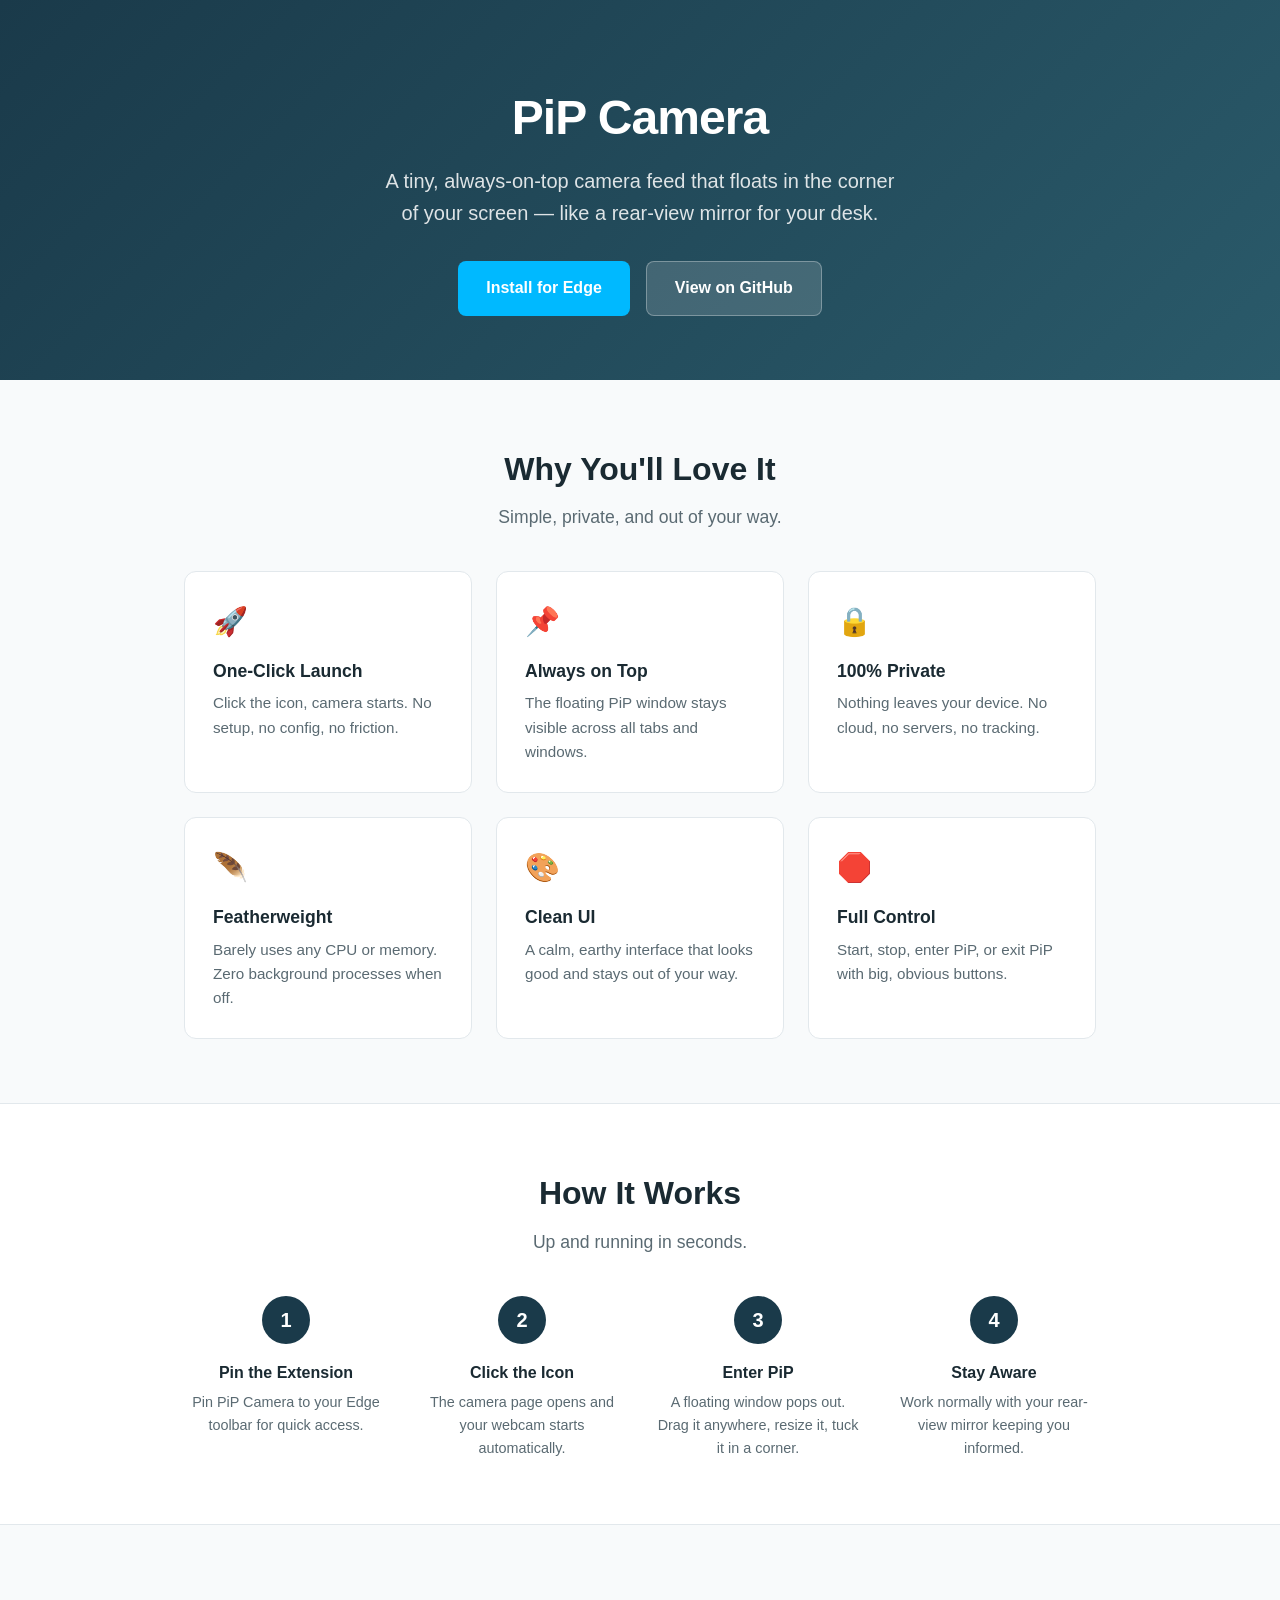
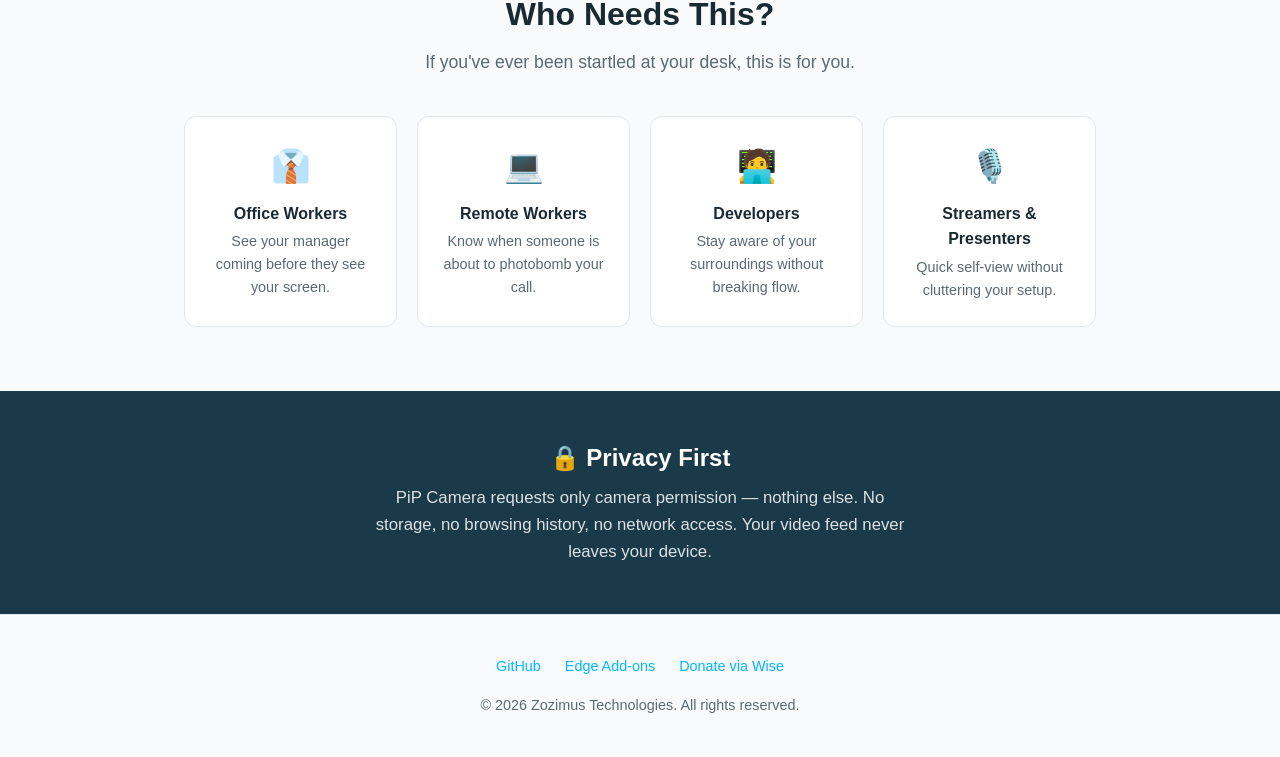
==== docs/index.html @ cdc89937 "Add GitHub Pages landing page" ====
<!DOCTYPE html>
<html lang="en">
<head>
  <meta charset="UTF-8">
  <meta name="viewport" content="width=device-width, initial-scale=1.0">
  <title>PiP Camera — Your Rear-View Mirror for Work</title>
  <meta name="description" content="A lightweight browser extension that opens your camera in picture-in-picture mode. Stay aware of your surroundings while you work.">
  <meta name="theme-color" content="#1a3a4a">
  <style>
    :root {
      --primary: #1a3a4a;
      --primary-light: #2a5a6a;
      --accent: #00b9ff;
      --accent-hover: #009dd9;
      --bg: #f8fafb;
      --card-bg: #ffffff;
      --text: #1a2a32;
      --text-muted: #5a6a72;
      --border: #e2e8ec;
      --radius: 12px;
    }

    * { margin: 0; padding: 0; box-sizing: border-box; }

    body {
      font-family: -apple-system, BlinkMacSystemFont, 'Segoe UI', Roboto, Oxygen, Ubuntu, sans-serif;
      color: var(--text);
      background: var(--bg);
      line-height: 1.6;
      -webkit-font-smoothing: antialiased;
    }

    /* Header */
    header {
      background: linear-gradient(135deg, var(--primary) 0%, var(--primary-light) 100%);
      color: #fff;
      text-align: center;
      padding: 5rem 1.5rem 4rem;
    }
    header h1 {
      font-size: 3rem;
      font-weight: 800;
      letter-spacing: -0.02em;
      margin-bottom: 0.5rem;
    }
    header .tagline {
      font-size: 1.25rem;
      opacity: 0.85;
      max-width: 520px;
      margin: 0 auto 2rem;
    }
    .cta-row {
      display: flex;
      gap: 1rem;
      justify-content: center;
      flex-wrap: wrap;
    }
    .btn {
      display: inline-flex;
      align-items: center;
      gap: 0.5rem;
      padding: 0.85rem 1.75rem;
      border-radius: 8px;
      font-size: 1rem;
      font-weight: 600;
      text-decoration: none;
      transition: background 0.2s, transform 0.15s;
    }
    .btn:hover { transform: translateY(-1px); }
    .btn-primary {
      background: var(--accent);
      color: #fff;
    }
    .btn-primary:hover { background: var(--accent-hover); }
    .btn-secondary {
      background: rgba(255,255,255,0.15);
      color: #fff;
      border: 1px solid rgba(255,255,255,0.3);
    }
    .btn-secondary:hover { background: rgba(255,255,255,0.25); }

    /* Sections */
    .container {
      max-width: 960px;
      margin: 0 auto;
      padding: 0 1.5rem;
    }
    section {
      padding: 4rem 0;
    }
    section h2 {
      font-size: 2rem;
      font-weight: 700;
      text-align: center;
      margin-bottom: 0.5rem;
    }
    section .subtitle {
      text-align: center;
      color: var(--text-muted);
      margin-bottom: 2.5rem;
      font-size: 1.1rem;
    }

    /* Features grid */
    .features-grid {
      display: grid;
      grid-template-columns: repeat(auto-fit, minmax(260px, 1fr));
      gap: 1.5rem;
    }
    .feature-card {
      background: var(--card-bg);
      border: 1px solid var(--border);
      border-radius: var(--radius);
      padding: 1.75rem;
      transition: box-shadow 0.2s;
    }
    .feature-card:hover {
      box-shadow: 0 4px 20px rgba(0,0,0,0.06);
    }
    .feature-card .icon {
      font-size: 1.75rem;
      margin-bottom: 0.75rem;
    }
    .feature-card h3 {
      font-size: 1.1rem;
      margin-bottom: 0.4rem;
    }
    .feature-card p {
      color: var(--text-muted);
      font-size: 0.95rem;
    }

    /* How it works */
    .steps {
      display: grid;
      grid-template-columns: repeat(auto-fit, minmax(200px, 1fr));
      gap: 2rem;
      text-align: center;
    }
    .step-num {
      display: inline-flex;
      align-items: center;
      justify-content: center;
      width: 48px;
      height: 48px;
      background: var(--primary);
      color: #fff;
      font-weight: 700;
      font-size: 1.25rem;
      border-radius: 50%;
      margin: 0 auto 1rem;
    }
    .step h3 {
      font-size: 1rem;
      margin-bottom: 0.35rem;
    }
    .step p {
      color: var(--text-muted);
      font-size: 0.9rem;
    }

    /* Who needs this */
    .audience-grid {
      display: grid;
      grid-template-columns: repeat(auto-fit, minmax(200px, 1fr));
      gap: 1.25rem;
    }
    .audience-card {
      background: var(--card-bg);
      border: 1px solid var(--border);
      border-radius: var(--radius);
      padding: 1.5rem;
      text-align: center;
    }
    .audience-card .icon { font-size: 2rem; margin-bottom: 0.5rem; }
    .audience-card h3 { font-size: 1rem; margin-bottom: 0.25rem; }
    .audience-card p { color: var(--text-muted); font-size: 0.9rem; }

    /* Privacy banner */
    .privacy-banner {
      background: var(--primary);
      color: #fff;
      text-align: center;
      padding: 3rem 1.5rem;
    }
    .privacy-banner h2 { color: #fff; margin-bottom: 0.5rem; }
    .privacy-banner p {
      opacity: 0.85;
      max-width: 540px;
      margin: 0 auto;
      font-size: 1.05rem;
    }

    /* Footer */
    footer {
      text-align: center;
      padding: 2.5rem 1.5rem;
      color: var(--text-muted);
      font-size: 0.9rem;
      border-top: 1px solid var(--border);
    }
    footer a {
      color: var(--accent);
      text-decoration: none;
    }
    footer a:hover { text-decoration: underline; }
    footer .footer-links {
      display: flex;
      gap: 1.5rem;
      justify-content: center;
      margin-bottom: 1rem;
    }

    @media (max-width: 600px) {
      header { padding: 3rem 1.25rem 2.5rem; }
      header h1 { font-size: 2rem; }
      section { padding: 2.5rem 0; }
      section h2 { font-size: 1.5rem; }
    }
  </style>
</head>
<body>

  <!-- Header -->
  <header>
    <h1>PiP Camera</h1>
    <p class="tagline">A tiny, always-on-top camera feed that floats in the corner of your screen — like a rear-view mirror for your desk.</p>
    <div class="cta-row">
      <a href="https://microsoftedge.microsoft.com/addons/search?developer=Zozimus%20Technologies" class="btn btn-primary">
        Install for Edge
      </a>
      <a href="https://github.com/zozimustechnologies/pipcamera" class="btn btn-secondary">
        View on GitHub
      </a>
    </div>
  </header>

  <!-- Features -->
  <section>
    <div class="container">
      <h2>Why You'll Love It</h2>
      <p class="subtitle">Simple, private, and out of your way.</p>
      <div class="features-grid">
        <div class="feature-card">
          <div class="icon">🚀</div>
          <h3>One-Click Launch</h3>
          <p>Click the icon, camera starts. No setup, no config, no friction.</p>
        </div>
        <div class="feature-card">
          <div class="icon">📌</div>
          <h3>Always on Top</h3>
          <p>The floating PiP window stays visible across all tabs and windows.</p>
        </div>
        <div class="feature-card">
          <div class="icon">🔒</div>
          <h3>100% Private</h3>
          <p>Nothing leaves your device. No cloud, no servers, no tracking.</p>
        </div>
        <div class="feature-card">
          <div class="icon">🪶</div>
          <h3>Featherweight</h3>
          <p>Barely uses any CPU or memory. Zero background processes when off.</p>
        </div>
        <div class="feature-card">
          <div class="icon">🎨</div>
          <h3>Clean UI</h3>
          <p>A calm, earthy interface that looks good and stays out of your way.</p>
        </div>
        <div class="feature-card">
          <div class="icon">🛑</div>
          <h3>Full Control</h3>
          <p>Start, stop, enter PiP, or exit PiP with big, obvious buttons.</p>
        </div>
      </div>
    </div>
  </section>

  <!-- How it works -->
  <section style="background: var(--card-bg); border-top: 1px solid var(--border); border-bottom: 1px solid var(--border);">
    <div class="container">
      <h2>How It Works</h2>
      <p class="subtitle">Up and running in seconds.</p>
      <div class="steps">
        <div class="step">
          <div class="step-num">1</div>
          <h3>Pin the Extension</h3>
          <p>Pin PiP Camera to your Edge toolbar for quick access.</p>
        </div>
        <div class="step">
          <div class="step-num">2</div>
          <h3>Click the Icon</h3>
          <p>The camera page opens and your webcam starts automatically.</p>
        </div>
        <div class="step">
          <div class="step-num">3</div>
          <h3>Enter PiP</h3>
          <p>A floating window pops out. Drag it anywhere, resize it, tuck it in a corner.</p>
        </div>
        <div class="step">
          <div class="step-num">4</div>
          <h3>Stay Aware</h3>
          <p>Work normally with your rear-view mirror keeping you informed.</p>
        </div>
      </div>
    </div>
  </section>

  <!-- Who needs this -->
  <section>
    <div class="container">
      <h2>Who Needs This?</h2>
      <p class="subtitle">If you've ever been startled at your desk, this is for you.</p>
      <div class="audience-grid">
        <div class="audience-card">
          <div class="icon">👔</div>
          <h3>Office Workers</h3>
          <p>See your manager coming before they see your screen.</p>
        </div>
        <div class="audience-card">
          <div class="icon">💻</div>
          <h3>Remote Workers</h3>
          <p>Know when someone is about to photobomb your call.</p>
        </div>
        <div class="audience-card">
          <div class="icon">🧑‍💻</div>
          <h3>Developers</h3>
          <p>Stay aware of your surroundings without breaking flow.</p>
        </div>
        <div class="audience-card">
          <div class="icon">🎙️</div>
          <h3>Streamers &amp; Presenters</h3>
          <p>Quick self-view without cluttering your setup.</p>
        </div>
      </div>
    </div>
  </section>

  <!-- Privacy banner -->
  <div class="privacy-banner">
    <h2>🔒 Privacy First</h2>
    <p>PiP Camera requests only camera permission — nothing else. No storage, no browsing history, no network access. Your video feed never leaves your device.</p>
  </div>

  <!-- Footer -->
  <footer>
    <div class="footer-links">
      <a href="https://github.com/zozimustechnologies/pipcamera">GitHub</a>
      <a href="https://microsoftedge.microsoft.com/addons/search?developer=Zozimus%20Technologies">Edge Add-ons</a>
      <a href="https://wise.com/pay/business/sandeepchadda?utm_source=open_link">Donate via Wise</a>
    </div>
    <p>&copy; 2026 Zozimus Technologies. All rights reserved.</p>
  </footer>

</body>
</html>
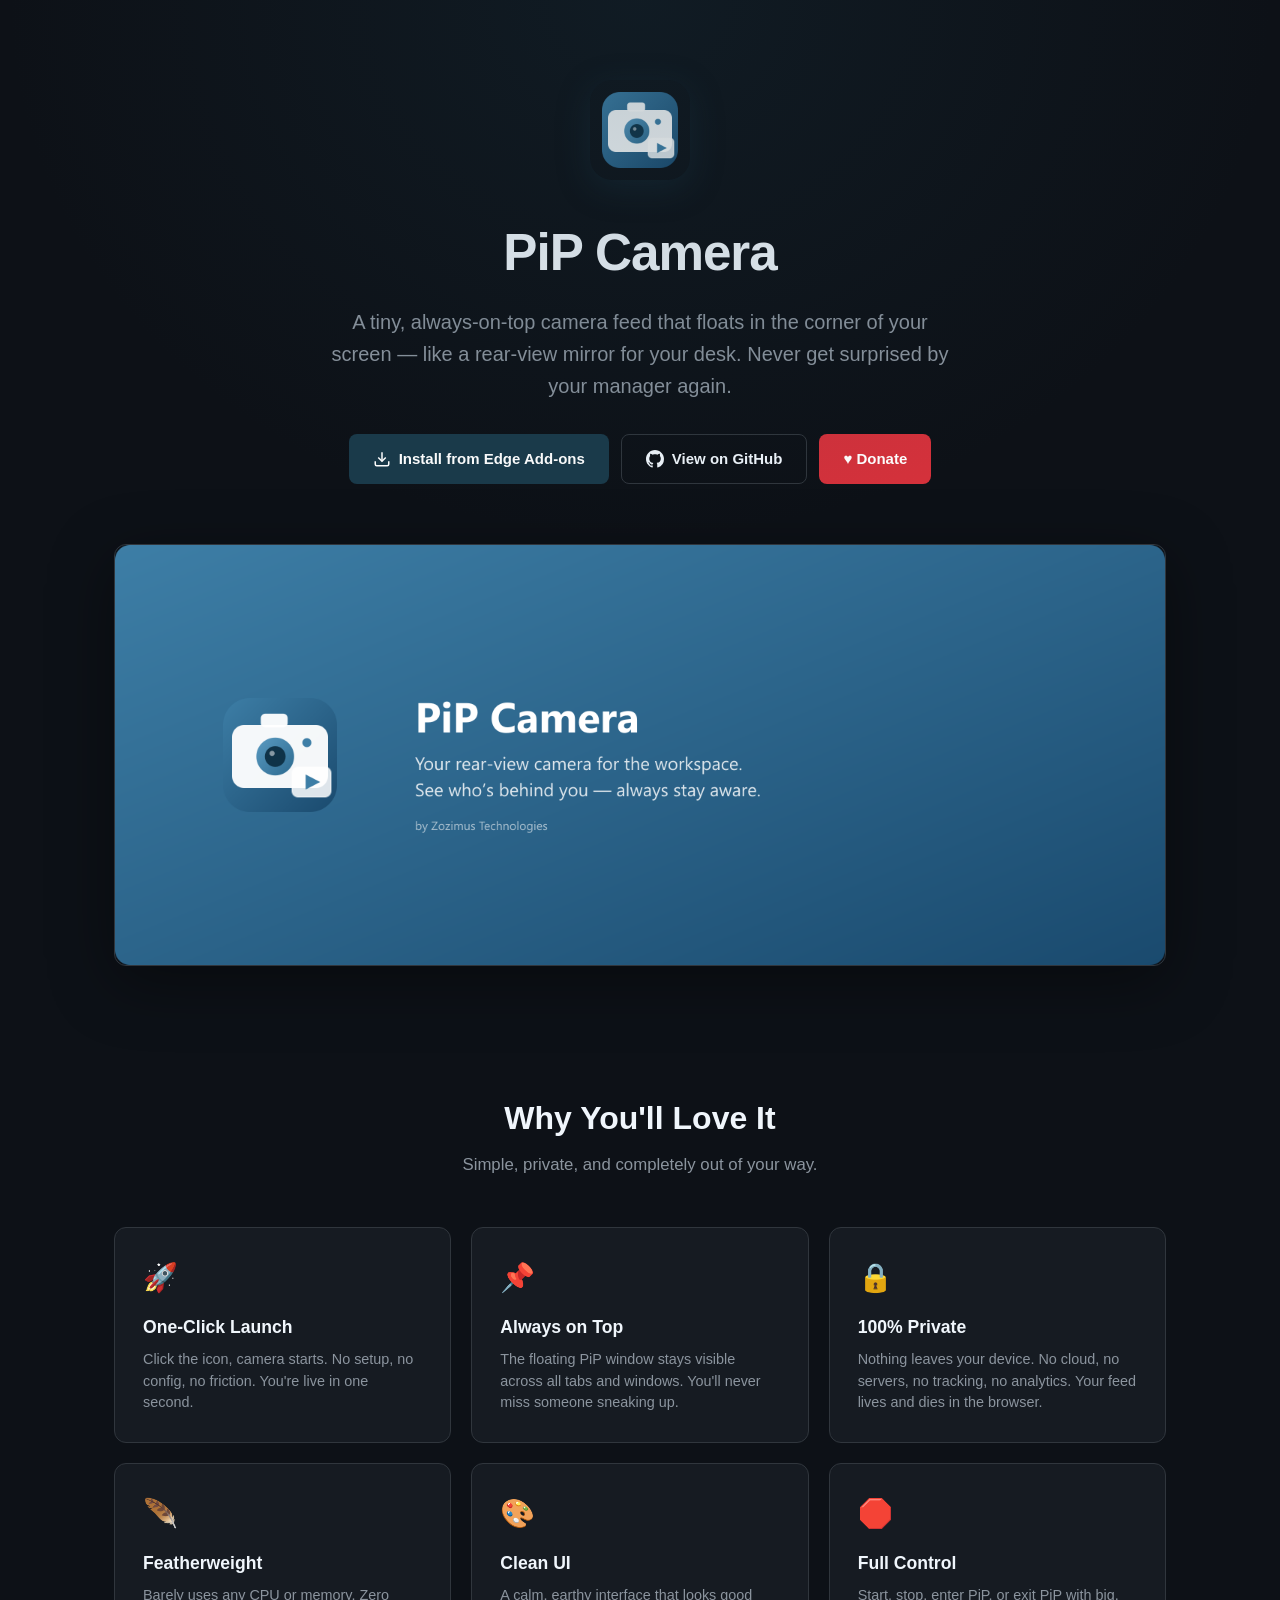
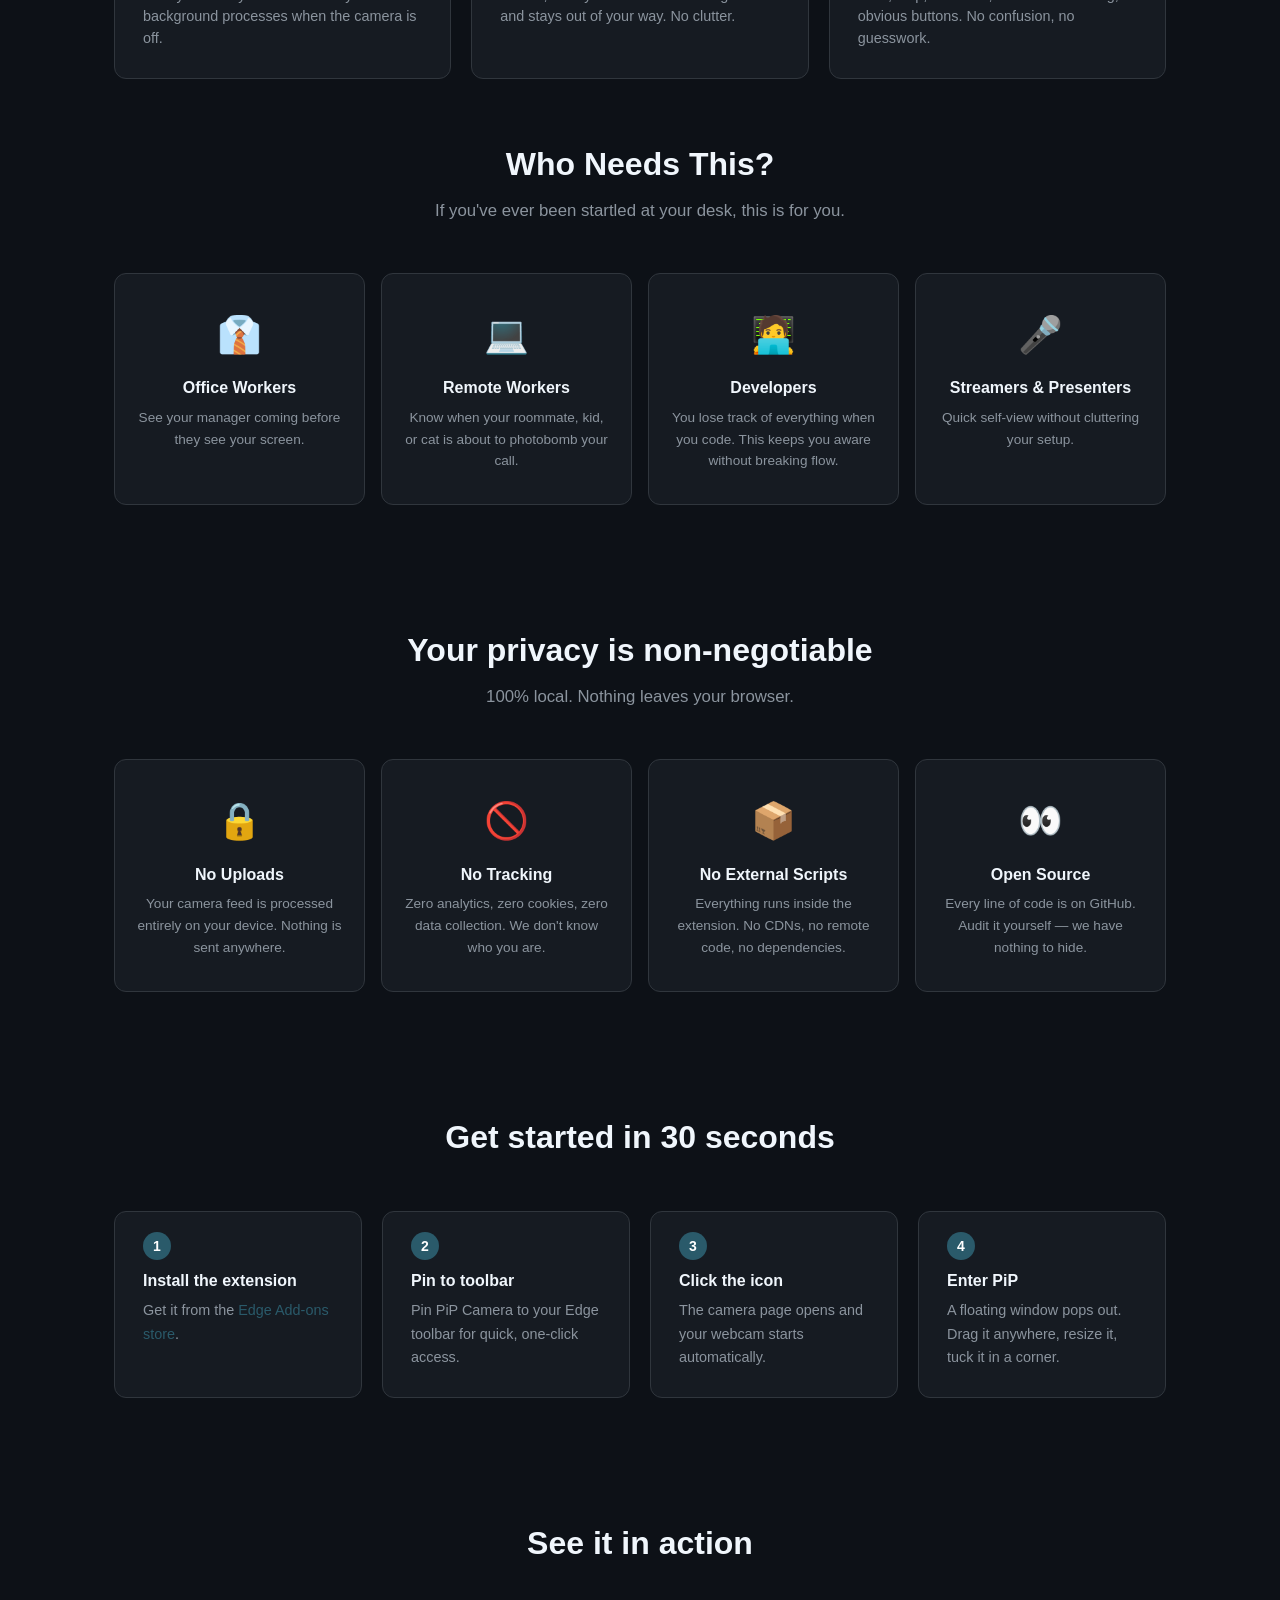
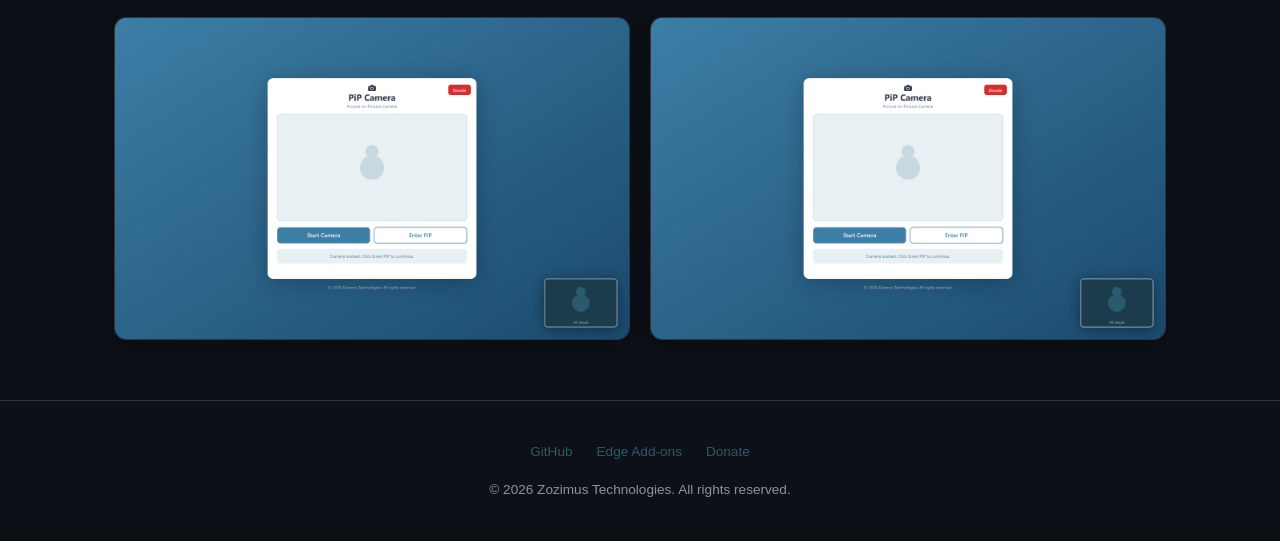
==== commit 15a2b0f9: "Revamp GitHub Pages: dark theme, logo, donate button, new-tab links" ====
--- a/docs/index.html
+++ b/docs/index.html
@@ -6,347 +6,516 @@
   <title>PiP Camera — Your Rear-View Mirror for Work</title>
   <meta name="description" content="A lightweight browser extension that opens your camera in picture-in-picture mode. Stay aware of your surroundings while you work.">
   <meta name="theme-color" content="#1a3a4a">
+  <link rel="icon" type="image/png" href="../icons/icon-48.png">
   <style>
+    *, *::before, *::after { box-sizing: border-box; margin: 0; padding: 0; }
+
     :root {
-      --primary: #1a3a4a;
-      --primary-light: #2a5a6a;
-      --accent: #00b9ff;
-      --accent-hover: #009dd9;
-      --bg: #f8fafb;
-      --card-bg: #ffffff;
-      --text: #1a2a32;
-      --text-muted: #5a6a72;
-      --border: #e2e8ec;
+      --bg: #0d1117;
+      --bg-card: #161b22;
+      --bg-elevated: #1c2129;
+      --border: #30363d;
+      --text: #c9d1d9;
+      --text-muted: #8b949e;
+      --text-bright: #f0f6fc;
+      --accent: #1a3a4a;
+      --accent-light: #2a5a6a;
+      --accent-glow: rgba(26, 58, 74, 0.15);
+      --donate: #d4313b;
       --radius: 12px;
     }
 
-    * { margin: 0; padding: 0; box-sizing: border-box; }
-
     body {
-      font-family: -apple-system, BlinkMacSystemFont, 'Segoe UI', Roboto, Oxygen, Ubuntu, sans-serif;
+      font-family: -apple-system, BlinkMacSystemFont, "Segoe UI", Roboto, Helvetica, Arial, sans-serif;
+      background: var(--bg);
       color: var(--text);
-      background: var(--bg);
       line-height: 1.6;
-      -webkit-font-smoothing: antialiased;
-    }
-
-    /* Header */
-    header {
-      background: linear-gradient(135deg, var(--primary) 0%, var(--primary-light) 100%);
-      color: #fff;
+      overflow-x: hidden;
+    }
+
+    a { color: var(--accent-light); text-decoration: none; }
+    a:hover { text-decoration: underline; }
+
+    /* ── Hero ── */
+    .hero {
+      position: relative;
+      padding: 80px 24px 60px;
       text-align: center;
-      padding: 5rem 1.5rem 4rem;
-    }
-    header h1 {
-      font-size: 3rem;
-      font-weight: 800;
+      overflow: hidden;
+    }
+
+    .hero::before {
+      content: '';
+      position: absolute;
+      inset: 0;
+      background: radial-gradient(ellipse at 50% 0%, rgba(26,58,74,0.25) 0%, transparent 70%);
+      pointer-events: none;
+    }
+
+    .hero-logo {
+      width: 100px;
+      height: 100px;
+      border-radius: 22px;
+      margin-bottom: 24px;
+      box-shadow: 0 8px 32px rgba(26,58,74,0.35);
+    }
+
+    .hero h1 {
+      font-size: clamp(2rem, 5vw, 3.2rem);
+      font-weight: 700;
+      color: var(--text-bright);
+      margin-bottom: 12px;
       letter-spacing: -0.02em;
-      margin-bottom: 0.5rem;
-    }
-    header .tagline {
-      font-size: 1.25rem;
-      opacity: 0.85;
-      max-width: 520px;
-      margin: 0 auto 2rem;
-    }
-    .cta-row {
+    }
+
+    .hero .tagline {
+      font-size: clamp(1rem, 2.5vw, 1.25rem);
+      color: var(--text-muted);
+      max-width: 640px;
+      margin: 0 auto 32px;
+    }
+
+    .hero-buttons {
       display: flex;
-      gap: 1rem;
+      gap: 12px;
       justify-content: center;
       flex-wrap: wrap;
     }
+
     .btn {
       display: inline-flex;
       align-items: center;
-      gap: 0.5rem;
-      padding: 0.85rem 1.75rem;
+      gap: 8px;
+      padding: 12px 24px;
+      font-size: 15px;
+      font-weight: 600;
+      font-family: inherit;
+      border: none;
       border-radius: 8px;
-      font-size: 1rem;
-      font-weight: 600;
+      cursor: pointer;
+      transition: background 0.2s, transform 0.1s;
       text-decoration: none;
-      transition: background 0.2s, transform 0.15s;
-    }
-    .btn:hover { transform: translateY(-1px); }
+    }
+
+    .btn:hover { text-decoration: none; transform: translateY(-1px); }
+
     .btn-primary {
       background: var(--accent);
       color: #fff;
     }
-    .btn-primary:hover { background: var(--accent-hover); }
-    .btn-secondary {
-      background: rgba(255,255,255,0.15);
+    .btn-primary:hover { background: var(--accent-light); }
+
+    .btn-outline {
+      background: transparent;
+      color: var(--text-bright);
+      border: 1px solid var(--border);
+    }
+    .btn-outline:hover { border-color: var(--accent-light); background: var(--accent-glow); }
+
+    .btn-donate {
+      background: var(--donate);
       color: #fff;
-      border: 1px solid rgba(255,255,255,0.3);
-    }
-    .btn-secondary:hover { background: rgba(255,255,255,0.25); }
-
-    /* Sections */
-    .container {
-      max-width: 960px;
+    }
+    .btn-donate:hover { background: #e04450; }
+
+    /* ── Banner ── */
+    .banner {
+      max-width: 1100px;
+      margin: 0 auto 60px;
+      padding: 0 24px;
+    }
+
+    .banner img {
+      width: 100%;
+      border-radius: var(--radius);
+      border: 1px solid var(--border);
+      box-shadow: 0 16px 64px rgba(0,0,0,0.4);
+    }
+
+    /* ── Sections ── */
+    .section {
+      max-width: 1100px;
       margin: 0 auto;
-      padding: 0 1.5rem;
-    }
-    section {
-      padding: 4rem 0;
-    }
-    section h2 {
-      font-size: 2rem;
-      font-weight: 700;
+      padding: 60px 24px;
+    }
+
+    .section-header {
       text-align: center;
-      margin-bottom: 0.5rem;
-    }
-    section .subtitle {
-      text-align: center;
-      color: var(--text-muted);
-      margin-bottom: 2.5rem;
-      font-size: 1.1rem;
-    }
-
-    /* Features grid */
-    .features-grid {
+      margin-bottom: 48px;
+    }
+
+    .section-header h2 {
+      font-size: clamp(1.5rem, 3vw, 2rem);
+      color: var(--text-bright);
+      margin-bottom: 8px;
+    }
+
+    .section-header p {
+      color: var(--text-muted);
+      font-size: 1.05rem;
+    }
+
+    /* ── Feature Grid ── */
+    .features {
       display: grid;
-      grid-template-columns: repeat(auto-fit, minmax(260px, 1fr));
-      gap: 1.5rem;
-    }
+      grid-template-columns: repeat(auto-fit, minmax(300px, 1fr));
+      gap: 20px;
+    }
+
     .feature-card {
-      background: var(--card-bg);
+      padding: 28px;
+      background: var(--bg-card);
       border: 1px solid var(--border);
       border-radius: var(--radius);
-      padding: 1.75rem;
-      transition: box-shadow 0.2s;
-    }
+      transition: border-color 0.2s, box-shadow 0.2s;
+    }
+
     .feature-card:hover {
-      box-shadow: 0 4px 20px rgba(0,0,0,0.06);
-    }
-    .feature-card .icon {
-      font-size: 1.75rem;
-      margin-bottom: 0.75rem;
-    }
+      border-color: var(--accent-light);
+      box-shadow: 0 0 0 1px var(--accent-light), 0 8px 24px rgba(26,58,74,0.12);
+    }
+
+    .feature-icon {
+      font-size: 28px;
+      margin-bottom: 12px;
+      display: block;
+    }
+
     .feature-card h3 {
       font-size: 1.1rem;
-      margin-bottom: 0.4rem;
-    }
+      color: var(--text-bright);
+      margin-bottom: 8px;
+    }
+
     .feature-card p {
-      color: var(--text-muted);
-      font-size: 0.95rem;
-    }
-
-    /* How it works */
+      font-size: 0.9rem;
+      color: var(--text-muted);
+      line-height: 1.5;
+    }
+
+    /* ── Audience Grid ── */
+    .audience-grid {
+      display: grid;
+      grid-template-columns: repeat(auto-fit, minmax(220px, 1fr));
+      gap: 16px;
+    }
+
+    .audience-card {
+      text-align: center;
+      padding: 32px 20px;
+      background: var(--bg-card);
+      border: 1px solid var(--border);
+      border-radius: var(--radius);
+      transition: border-color 0.2s;
+    }
+
+    .audience-card:hover { border-color: var(--accent-light); }
+
+    .audience-card .icon {
+      font-size: 36px;
+      display: block;
+      margin-bottom: 12px;
+    }
+
+    .audience-card h3 {
+      font-size: 1rem;
+      color: var(--text-bright);
+      margin-bottom: 6px;
+    }
+
+    .audience-card p {
+      font-size: 0.85rem;
+      color: var(--text-muted);
+    }
+
+    /* ── Privacy Grid ── */
+    .privacy-grid {
+      display: grid;
+      grid-template-columns: repeat(auto-fit, minmax(220px, 1fr));
+      gap: 16px;
+    }
+
+    .privacy-card {
+      text-align: center;
+      padding: 32px 20px;
+      background: var(--bg-card);
+      border: 1px solid var(--border);
+      border-radius: var(--radius);
+    }
+
+    .privacy-card .icon {
+      font-size: 36px;
+      display: block;
+      margin-bottom: 12px;
+    }
+
+    .privacy-card h3 {
+      font-size: 1rem;
+      color: var(--text-bright);
+      margin-bottom: 6px;
+    }
+
+    .privacy-card p {
+      font-size: 0.85rem;
+      color: var(--text-muted);
+    }
+
+    /* ── Steps ── */
     .steps {
       display: grid;
-      grid-template-columns: repeat(auto-fit, minmax(200px, 1fr));
-      gap: 2rem;
-      text-align: center;
-    }
-    .step-num {
-      display: inline-flex;
+      grid-template-columns: repeat(auto-fit, minmax(240px, 1fr));
+      gap: 20px;
+      counter-reset: step;
+    }
+
+    .step {
+      position: relative;
+      padding: 28px;
+      padding-top: 56px;
+      background: var(--bg-card);
+      border: 1px solid var(--border);
+      border-radius: var(--radius);
+    }
+
+    .step::before {
+      counter-increment: step;
+      content: counter(step);
+      position: absolute;
+      top: 20px;
+      left: 28px;
+      width: 28px;
+      height: 28px;
+      background: var(--accent-light);
+      color: #fff;
+      font-weight: 700;
+      font-size: 14px;
+      border-radius: 50%;
+      display: flex;
       align-items: center;
       justify-content: center;
-      width: 48px;
-      height: 48px;
-      background: var(--primary);
-      color: #fff;
-      font-weight: 700;
-      font-size: 1.25rem;
-      border-radius: 50%;
-      margin: 0 auto 1rem;
-    }
+    }
+
     .step h3 {
       font-size: 1rem;
-      margin-bottom: 0.35rem;
-    }
+      color: var(--text-bright);
+      margin-bottom: 6px;
+    }
+
     .step p {
-      color: var(--text-muted);
       font-size: 0.9rem;
-    }
-
-    /* Who needs this */
-    .audience-grid {
+      color: var(--text-muted);
+    }
+
+    /* ── Screenshots ── */
+    .screenshots {
       display: grid;
-      grid-template-columns: repeat(auto-fit, minmax(200px, 1fr));
-      gap: 1.25rem;
-    }
-    .audience-card {
-      background: var(--card-bg);
-      border: 1px solid var(--border);
+      grid-template-columns: repeat(auto-fit, minmax(300px, 1fr));
+      gap: 20px;
+    }
+
+    .screenshots img {
+      width: 100%;
       border-radius: var(--radius);
-      padding: 1.5rem;
+      border: 1px solid var(--border);
+      box-shadow: 0 4px 16px rgba(0,0,0,0.3);
+    }
+
+    /* ── Footer ── */
+    .site-footer {
       text-align: center;
-    }
-    .audience-card .icon { font-size: 2rem; margin-bottom: 0.5rem; }
-    .audience-card h3 { font-size: 1rem; margin-bottom: 0.25rem; }
-    .audience-card p { color: var(--text-muted); font-size: 0.9rem; }
-
-    /* Privacy banner */
-    .privacy-banner {
-      background: var(--primary);
-      color: #fff;
-      text-align: center;
-      padding: 3rem 1.5rem;
-    }
-    .privacy-banner h2 { color: #fff; margin-bottom: 0.5rem; }
-    .privacy-banner p {
-      opacity: 0.85;
-      max-width: 540px;
-      margin: 0 auto;
-      font-size: 1.05rem;
-    }
-
-    /* Footer */
-    footer {
-      text-align: center;
-      padding: 2.5rem 1.5rem;
-      color: var(--text-muted);
-      font-size: 0.9rem;
+      padding: 40px 24px;
       border-top: 1px solid var(--border);
-    }
-    footer a {
-      color: var(--accent);
-      text-decoration: none;
-    }
-    footer a:hover { text-decoration: underline; }
-    footer .footer-links {
+      color: var(--text-muted);
+      font-size: 0.85rem;
+    }
+
+    .site-footer .links {
       display: flex;
-      gap: 1.5rem;
       justify-content: center;
-      margin-bottom: 1rem;
-    }
-
-    @media (max-width: 600px) {
-      header { padding: 3rem 1.25rem 2.5rem; }
-      header h1 { font-size: 2rem; }
-      section { padding: 2.5rem 0; }
-      section h2 { font-size: 1.5rem; }
+      gap: 24px;
+      margin-bottom: 16px;
+      flex-wrap: wrap;
+    }
+
+    /* ── Responsive ── */
+    @media (max-width: 640px) {
+      .hero { padding: 48px 16px 40px; }
+      .section { padding: 40px 16px; }
+      .features, .audience-grid, .privacy-grid, .steps, .screenshots {
+        grid-template-columns: 1fr;
+      }
     }
   </style>
 </head>
 <body>
 
-  <!-- Header -->
-  <header>
+  <!-- Hero -->
+  <section class="hero">
+    <img src="../store-assets/extensionlogo.png" alt="PiP Camera logo" class="hero-logo">
     <h1>PiP Camera</h1>
-    <p class="tagline">A tiny, always-on-top camera feed that floats in the corner of your screen — like a rear-view mirror for your desk.</p>
-    <div class="cta-row">
-      <a href="https://microsoftedge.microsoft.com/addons/search?developer=Zozimus%20Technologies" class="btn btn-primary">
-        Install for Edge
+    <p class="tagline">A tiny, always-on-top camera feed that floats in the corner of your screen — like a rear-view mirror for your desk. Never get surprised by your manager again.</p>
+    <div class="hero-buttons">
+      <a href="https://microsoftedge.microsoft.com/addons/search?developer=Zozimus%20Technologies" class="btn btn-primary" target="_blank" rel="noopener">
+        <svg viewBox="0 0 24 24" width="18" height="18" fill="none" stroke="currentColor" stroke-width="2"><path d="M21 15v4a2 2 0 01-2 2H5a2 2 0 01-2-2v-4"/><polyline points="7 10 12 15 17 10"/><line x1="12" y1="15" x2="12" y2="3"/></svg>
+        Install from Edge Add-ons
       </a>
-      <a href="https://github.com/zozimustechnologies/pipcamera" class="btn btn-secondary">
+      <a href="https://github.com/zozimustechnologies/pipcamera" class="btn btn-outline" target="_blank" rel="noopener">
+        <svg viewBox="0 0 16 16" width="18" height="18" fill="currentColor"><path d="M8 0C3.58 0 0 3.58 0 8c0 3.54 2.29 6.53 5.47 7.59.4.07.55-.17.55-.38 0-.19-.01-.82-.01-1.49-2.01.37-2.53-.49-2.69-.94-.09-.23-.48-.94-.82-1.13-.28-.15-.68-.52-.01-.53.63-.01 1.08.58 1.23.82.72 1.21 1.87.87 2.33.66.07-.52.28-.87.51-1.07-1.78-.2-3.64-.89-3.64-3.95 0-.87.31-1.59.82-2.15-.08-.2-.36-1.02.08-2.12 0 0 .67-.21 2.2.82.64-.18 1.32-.27 2-.27.68 0 1.36.09 2 .27 1.53-1.04 2.2-.82 2.2-.82.44 1.1.16 1.92.08 2.12.51.56.82 1.27.82 2.15 0 3.07-1.87 3.75-3.65 3.95.29.25.54.73.54 1.48 0 1.07-.01 1.93-.01 2.2 0 .21.15.46.55.38A8.013 8.013 0 0016 8c0-4.42-3.58-8-8-8z"/></svg>
         View on GitHub
       </a>
-    </div>
-  </header>
+      <a href="https://wise.com/pay/business/sandeepchadda?utm_source=open_link" class="btn btn-donate" target="_blank" rel="noopener">
+        &#9829; Donate
+      </a>
+    </div>
+  </section>
+
+  <!-- Banner -->
+  <div class="banner">
+    <img src="../store-assets/largepromotionaltile.png" alt="PiP Camera promotional banner">
+  </div>
 
   <!-- Features -->
-  <section>
-    <div class="container">
+  <section class="section">
+    <div class="section-header">
       <h2>Why You'll Love It</h2>
-      <p class="subtitle">Simple, private, and out of your way.</p>
-      <div class="features-grid">
-        <div class="feature-card">
-          <div class="icon">🚀</div>
-          <h3>One-Click Launch</h3>
-          <p>Click the icon, camera starts. No setup, no config, no friction.</p>
-        </div>
-        <div class="feature-card">
-          <div class="icon">📌</div>
-          <h3>Always on Top</h3>
-          <p>The floating PiP window stays visible across all tabs and windows.</p>
-        </div>
-        <div class="feature-card">
-          <div class="icon">🔒</div>
-          <h3>100% Private</h3>
-          <p>Nothing leaves your device. No cloud, no servers, no tracking.</p>
-        </div>
-        <div class="feature-card">
-          <div class="icon">🪶</div>
-          <h3>Featherweight</h3>
-          <p>Barely uses any CPU or memory. Zero background processes when off.</p>
-        </div>
-        <div class="feature-card">
-          <div class="icon">🎨</div>
-          <h3>Clean UI</h3>
-          <p>A calm, earthy interface that looks good and stays out of your way.</p>
-        </div>
-        <div class="feature-card">
-          <div class="icon">🛑</div>
-          <h3>Full Control</h3>
-          <p>Start, stop, enter PiP, or exit PiP with big, obvious buttons.</p>
-        </div>
+      <p>Simple, private, and completely out of your way.</p>
+    </div>
+    <div class="features">
+      <div class="feature-card">
+        <span class="feature-icon">&#128640;</span>
+        <h3>One-Click Launch</h3>
+        <p>Click the icon, camera starts. No setup, no config, no friction. You're live in one second.</p>
+      </div>
+      <div class="feature-card">
+        <span class="feature-icon">&#128204;</span>
+        <h3>Always on Top</h3>
+        <p>The floating PiP window stays visible across all tabs and windows. You'll never miss someone sneaking up.</p>
+      </div>
+      <div class="feature-card">
+        <span class="feature-icon">&#128274;</span>
+        <h3>100% Private</h3>
+        <p>Nothing leaves your device. No cloud, no servers, no tracking, no analytics. Your feed lives and dies in the browser.</p>
+      </div>
+      <div class="feature-card">
+        <span class="feature-icon">&#129718;</span>
+        <h3>Featherweight</h3>
+        <p>Barely uses any CPU or memory. Zero background processes when the camera is off.</p>
+      </div>
+      <div class="feature-card">
+        <span class="feature-icon">&#127912;</span>
+        <h3>Clean UI</h3>
+        <p>A calm, earthy interface that looks good and stays out of your way. No clutter.</p>
+      </div>
+      <div class="feature-card">
+        <span class="feature-icon">&#128721;</span>
+        <h3>Full Control</h3>
+        <p>Start, stop, enter PiP, or exit PiP with big, obvious buttons. No confusion, no guesswork.</p>
       </div>
     </div>
   </section>
 
+  <!-- Who needs this -->
+  <section class="section" style="padding-top: 0;">
+    <div class="section-header">
+      <h2>Who Needs This?</h2>
+      <p>If you've ever been startled at your desk, this is for you.</p>
+    </div>
+    <div class="audience-grid">
+      <div class="audience-card">
+        <span class="icon">&#128084;</span>
+        <h3>Office Workers</h3>
+        <p>See your manager coming before they see your screen.</p>
+      </div>
+      <div class="audience-card">
+        <span class="icon">&#128187;</span>
+        <h3>Remote Workers</h3>
+        <p>Know when your roommate, kid, or cat is about to photobomb your call.</p>
+      </div>
+      <div class="audience-card">
+        <span class="icon">&#129489;&#8205;&#128187;</span>
+        <h3>Developers</h3>
+        <p>You lose track of everything when you code. This keeps you aware without breaking flow.</p>
+      </div>
+      <div class="audience-card">
+        <span class="icon">&#127908;</span>
+        <h3>Streamers &amp; Presenters</h3>
+        <p>Quick self-view without cluttering your setup.</p>
+      </div>
+    </div>
+  </section>
+
+  <!-- Privacy -->
+  <section class="section">
+    <div class="section-header">
+      <h2>Your privacy is non-negotiable</h2>
+      <p>100% local. Nothing leaves your browser.</p>
+    </div>
+    <div class="privacy-grid">
+      <div class="privacy-card">
+        <span class="icon">&#128274;</span>
+        <h3>No Uploads</h3>
+        <p>Your camera feed is processed entirely on your device. Nothing is sent anywhere.</p>
+      </div>
+      <div class="privacy-card">
+        <span class="icon">&#128683;</span>
+        <h3>No Tracking</h3>
+        <p>Zero analytics, zero cookies, zero data collection. We don't know who you are.</p>
+      </div>
+      <div class="privacy-card">
+        <span class="icon">&#128230;</span>
+        <h3>No External Scripts</h3>
+        <p>Everything runs inside the extension. No CDNs, no remote code, no dependencies.</p>
+      </div>
+      <div class="privacy-card">
+        <span class="icon">&#128064;</span>
+        <h3>Open Source</h3>
+        <p>Every line of code is on GitHub. Audit it yourself — we have nothing to hide.</p>
+      </div>
+    </div>
+  </section>
+
   <!-- How it works -->
-  <section style="background: var(--card-bg); border-top: 1px solid var(--border); border-bottom: 1px solid var(--border);">
-    <div class="container">
-      <h2>How It Works</h2>
-      <p class="subtitle">Up and running in seconds.</p>
-      <div class="steps">
-        <div class="step">
-          <div class="step-num">1</div>
-          <h3>Pin the Extension</h3>
-          <p>Pin PiP Camera to your Edge toolbar for quick access.</p>
-        </div>
-        <div class="step">
-          <div class="step-num">2</div>
-          <h3>Click the Icon</h3>
-          <p>The camera page opens and your webcam starts automatically.</p>
-        </div>
-        <div class="step">
-          <div class="step-num">3</div>
-          <h3>Enter PiP</h3>
-          <p>A floating window pops out. Drag it anywhere, resize it, tuck it in a corner.</p>
-        </div>
-        <div class="step">
-          <div class="step-num">4</div>
-          <h3>Stay Aware</h3>
-          <p>Work normally with your rear-view mirror keeping you informed.</p>
-        </div>
+  <section class="section">
+    <div class="section-header">
+      <h2>Get started in 30 seconds</h2>
+    </div>
+    <div class="steps">
+      <div class="step">
+        <h3>Install the extension</h3>
+        <p>Get it from the <a href="https://microsoftedge.microsoft.com/addons/search?developer=Zozimus%20Technologies" target="_blank" rel="noopener">Edge Add-ons store</a>.</p>
+      </div>
+      <div class="step">
+        <h3>Pin to toolbar</h3>
+        <p>Pin PiP Camera to your Edge toolbar for quick, one-click access.</p>
+      </div>
+      <div class="step">
+        <h3>Click the icon</h3>
+        <p>The camera page opens and your webcam starts automatically.</p>
+      </div>
+      <div class="step">
+        <h3>Enter PiP</h3>
+        <p>A floating window pops out. Drag it anywhere, resize it, tuck it in a corner.</p>
       </div>
     </div>
   </section>
 
-  <!-- Who needs this -->
-  <section>
-    <div class="container">
-      <h2>Who Needs This?</h2>
-      <p class="subtitle">If you've ever been startled at your desk, this is for you.</p>
-      <div class="audience-grid">
-        <div class="audience-card">
-          <div class="icon">👔</div>
-          <h3>Office Workers</h3>
-          <p>See your manager coming before they see your screen.</p>
-        </div>
-        <div class="audience-card">
-          <div class="icon">💻</div>
-          <h3>Remote Workers</h3>
-          <p>Know when someone is about to photobomb your call.</p>
-        </div>
-        <div class="audience-card">
-          <div class="icon">🧑‍💻</div>
-          <h3>Developers</h3>
-          <p>Stay aware of your surroundings without breaking flow.</p>
-        </div>
-        <div class="audience-card">
-          <div class="icon">🎙️</div>
-          <h3>Streamers &amp; Presenters</h3>
-          <p>Quick self-view without cluttering your setup.</p>
-        </div>
-      </div>
+  <!-- Screenshots -->
+  <section class="section">
+    <div class="section-header">
+      <h2>See it in action</h2>
+    </div>
+    <div class="screenshots">
+      <img src="../store-assets/screenshot-1280x800.png" alt="PiP Camera in browser" loading="lazy">
+      <img src="../store-assets/screenshot-640x400.png" alt="PiP Camera compact view" loading="lazy">
     </div>
   </section>
 
-  <!-- Privacy banner -->
-  <div class="privacy-banner">
-    <h2>🔒 Privacy First</h2>
-    <p>PiP Camera requests only camera permission — nothing else. No storage, no browsing history, no network access. Your video feed never leaves your device.</p>
-  </div>
-
   <!-- Footer -->
-  <footer>
-    <div class="footer-links">
-      <a href="https://github.com/zozimustechnologies/pipcamera">GitHub</a>
-      <a href="https://microsoftedge.microsoft.com/addons/search?developer=Zozimus%20Technologies">Edge Add-ons</a>
-      <a href="https://wise.com/pay/business/sandeepchadda?utm_source=open_link">Donate via Wise</a>
+  <footer class="site-footer">
+    <div class="links">
+      <a href="https://github.com/zozimustechnologies/pipcamera" target="_blank" rel="noopener">GitHub</a>
+      <a href="https://microsoftedge.microsoft.com/addons/search?developer=Zozimus%20Technologies" target="_blank" rel="noopener">Edge Add-ons</a>
+      <a href="https://wise.com/pay/business/sandeepchadda?utm_source=open_link" target="_blank" rel="noopener">Donate</a>
     </div>
     <p>&copy; 2026 Zozimus Technologies. All rights reserved.</p>
   </footer>
